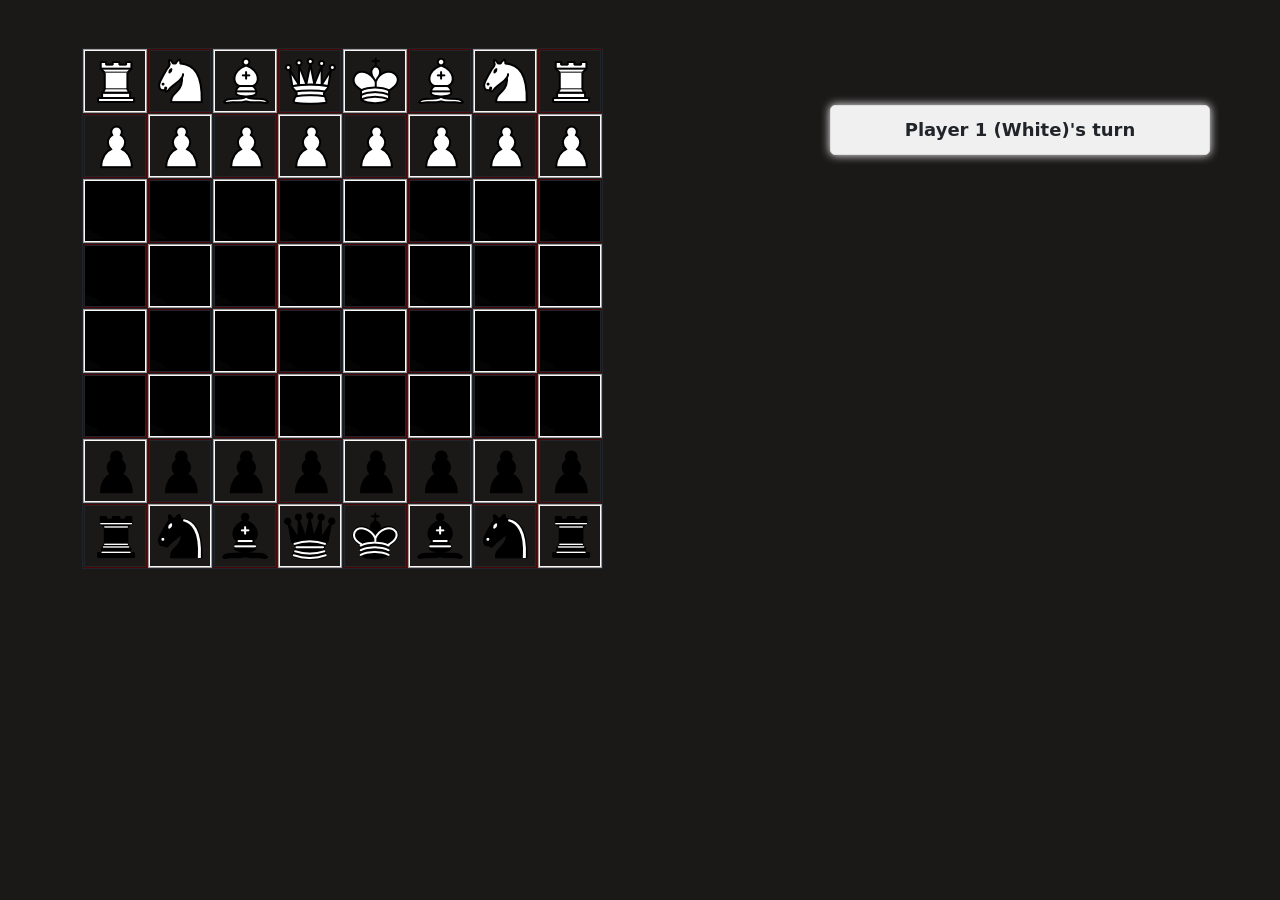
==== index.html @ 2ce6b08f "file chaange" ====
<!DOCTYPE html>
<html lang="en">
  <head>
    <meta charset="utf-8" />
    <meta name="viewport" content="width=device-width, initial-scale=1" />
    <title>Bootstrap demo</title>
    <link
      href="https://cdn.jsdelivr.net/npm/bootstrap@5.3.3/dist/css/bootstrap.min.css"
      rel="stylesheet"
      integrity="sha384-QWTKZyjpPEjISv5WaRU9OFeRpok6YctnYmDr5pNlyT2bRjXh0JMhjY6hW+ALEwIH"
      crossorigin="anonymous"
    />
    <link rel="stylesheet" href="style.css" />
  </head>

  <body>
    <div class="py-5">
        <div class="container text-center">
            <div class="row ">
                <div class="col-md-8 ">
                    <div class="box-to-keep">
                        <table class="chess-board">
                            <tbody>
                                
                                <tr>
                                 
                                  <td class="light">
                                    <button
                                      type="button"
                                      class="btn btn-outline-light btn-fit-td"
                                    >
                                      <img
                                        src="./img/white_sol.png"
                                        class="img-fluid"
                                        alt="..."
                                      />
                                    </button>
                                  </td>
                                  <td class="dark">
                                    <button
                                      type="button"
                                      class="btn btn-outline-dark btn-fit-td"
                                    >
                                    <img
                                    src="./img/white_sol.png"
                                    class="img-fluid"
                                    alt="..."
                                  />
                                    </button>
                                  </td>
                                  <td class="light">
                                    <button
                                      type="button"
                                      class="btn btn-outline-light btn-fit-td"
                                    >
                                    <img
                                    src="./img/white_sol.png"
                                    class="img-fluid"
                                    alt="..."
                                  />
                                    </button>
                                  </td>
                                  <td class="dark">
                                    <button
                                      type="button"
                                      class="btn btn-outline-dark btn-fit-td"
                                    >
                                    <img
                                    src="./img/white_sol.png"
                                    class="img-fluid"
                                    alt="..."
                                  />
                                    </button>
                                  </td>
                                  <td class="light">
                                    <button
                                      type="button"
                                      class="btn btn-outline-light btn-fit-td"
                                    >
                                    <img
                                    src="./img/white_sol.png"
                                    class="img-fluid"
                                    alt="..."
                                  /></button>
                                  </td>
                                  <td class="dark">
                                    <button
                                      type="button"
                                      class="btn btn-outline-dark btn-fit-td"
                                    >
                                    <img
                                    src="./img/white_sol.png"
                                    class="img-fluid"
                                    alt="..."
                                  /></button>
                                  </td>
                                  <td class="light">
                                    <button
                                      type="button"
                                      class="btn btn-outline-light btn-fit-td"
                                    >
                                    <img
                                    src="./img/white_sol.png"
                                    class="img-fluid"
                                    alt="..."
                                  /></button>
                                  </td>
                                  <td class="dark">
                                    <button
                                      type="button"
                                      class="btn btn-outline-dark btn-fit-td"
                                    >
                                    <img
                                    src="./img/white_sol.png"
                                    class="img-fluid"
                                    alt="..."
                                  /></button>
                                  </td>
                                </tr>
                                <tr>
                                 
                                  <td class="dark">
                                    <button
                                      type="button"
                                      class="btn btn-outline-dark btn-fit-td"
                                    >
                                    <img
                                    src="./img/white_sol.png"
                                    class="img-fluid"
                                    alt="..."
                                  /></button>
                                  </td>
                                  <td class="light">
                                    <button
                                      type="button"
                                      class="btn btn-outline-light btn-fit-td"
                                    >
                                    <img
                                    src="./img/white_sol.png"
                                    class="img-fluid"
                                    alt="..."
                                  /></button>
                                  </td>
                                  <td class="dark">
                                    <button
                                      type="button"
                                      class="btn btn-outline-dark btn-fit-td"
                                    >
                                    <img
                                    src="./img/white_sol.png"
                                    class="img-fluid"
                                    alt="..."
                                  /></button>
                                  </td>
                                  <td class="light">
                                    <button
                                      type="button"
                                      class="btn btn-outline-light btn-fit-td"
                                    >
                                    <img
                                    src="./img/white_sol.png"
                                    class="img-fluid"
                                    alt="..."
                                  /></button>
                                  </td>
                                  <td class="dark">
                                    <button
                                      type="button"
                                      class="btn btn-outline-dark btn-fit-td"
                                    >
                                    <img
                                    src="./img/white_sol.png"
                                    class="img-fluid"
                                    alt="..."
                                  /></button>
                                  </td>
                                  <td class="light">
                                    <button
                                      type="button"
                                      class="btn btn-outline-light btn-fit-td"
                                    ><img
                                    src="./img/white_sol.png"
                                    class="img-fluid"
                                    alt="..."
                                  /></button>
                                  </td>
                                  <td class="dark">
                                    <button
                                      type="button"
                                      class="btn btn-outline-dark btn-fit-td"
                                    ><img
                                    src="./img/white_sol.png"
                                    class="img-fluid"
                                    alt="..."
                                  /></button>
                                  </td>
                                  <td class="light">
                                    <button
                                      type="button"
                                      class="btn btn-outline-light btn-fit-td"
                                    ><img
                                    src="./img/white_sol.png"
                                    class="img-fluid"
                                    alt="..."
                                  /></button>
                                  </td>
                                </tr>
                                <tr>
                                 
                                  <td class="light">
                                    <button
                                      type="button"
                                      class="btn btn-outline-light btn-fit-td"
                                    ></button>
                                  </td>
                                  <td class="dark">
                                    <button
                                      type="button"
                                      class="btn btn-outline-dark btn-fit-td"
                                    ></button>
                                  </td>
                                  <td class="light">
                                    <button
                                      type="button"
                                      class="btn btn-outline-light btn-fit-td"
                                    ></button>
                                  </td>
                                  <td class="dark">
                                    <button
                                      type="button"
                                      class="btn btn-outline-dark btn-fit-td"
                                    ></button>
                                  </td>
                                  <td class="light">
                                    <button
                                      type="button"
                                      class="btn btn-outline-light btn-fit-td"
                                    ></button>
                                  </td>
                                  <td class="dark">
                                    <button
                                      type="button"
                                      class="btn btn-outline-dark btn-fit-td"
                                    ></button>
                                  </td>
                                  <td class="light">
                                    <button
                                      type="button"
                                      class="btn btn-outline-light btn-fit-td"
                                    ></button>
                                  </td>
                                  <td class="dark">
                                    <button
                                      type="button"
                                      class="btn btn-outline-dark btn-fit-td"
                                    ></button>
                                  </td>
                                </tr>
                                <tr>
                                 
                                  <td class="dark">
                                    <button
                                      type="button"
                                      class="btn btn-outline-dark btn-fit-td"
                                    ></button>
                                  </td>
                                  <td class="light">
                                    <button
                                      type="button"
                                      class="btn btn-outline-light btn-fit-td"
                                    ></button>
                                  </td>
                                  <td class="dark">
                                    <button
                                      type="button"
                                      class="btn btn-outline-dark btn-fit-td"
                                    ></button>
                                  </td>
                                  <td class="light">
                                    <button
                                      type="button"
                                      class="btn btn-outline-light btn-fit-td"
                                    ></button>
                                  </td>
                                  <td class="dark">
                                    <button
                                      type="button"
                                      class="btn btn-outline-dark btn-fit-td"
                                    ></button>
                                  </td>
                                  <td class="light">
                                    <button
                                      type="button"
                                      class="btn btn-outline-light btn-fit-td"
                                    ></button>
                                  </td>
                                  <td class="dark">
                                    <button
                                      type="button"
                                      class="btn btn-outline-dark btn-fit-td"
                                    ></button>
                                  </td>
                                  <td class="light">
                                    <button
                                      type="button"
                                      class="btn btn-outline-light btn-fit-td"
                                    ></button>
                                  </td>
                                </tr>
                                <tr>
                                 
                                  <td class="light">
                                    <button
                                      type="button"
                                      class="btn btn-outline-light btn-fit-td"
                                    ></button>
                                  </td>
                                  <td class="dark">
                                    <button
                                      type="button"
                                      class="btn btn-outline-dark btn-fit-td"
                                    ></button>
                                  </td>
                                  <td class="light">
                                    <button
                                      type="button"
                                      class="btn btn-outline-light btn-fit-td"
                                    ></button>
                                  </td>
                                  <td class="dark">
                                    <button
                                      type="button"
                                      class="btn btn-outline-dark btn-fit-td"
                                    ></button>
                                  </td>
                                  <td class="light">
                                    <button
                                      type="button"
                                      class="btn btn-outline-light btn-fit-td"
                                    ></button>
                                  </td>
                                  <td class="dark">
                                    <button
                                      type="button"
                                      class="btn btn-outline-dark btn-fit-td"
                                    ></button>
                                  </td>
                                  <td class="light">
                                    <button
                                      type="button"
                                      class="btn btn-outline-light btn-fit-td"
                                    ></button>
                                  </td>
                                  <td class="dark">
                                    <button
                                      type="button"
                                      class="btn btn-outline-dark btn-fit-td"
                                    ></button>
                                  </td>
                                </tr>
                                <tr>
                                 
                                  <td class="dark">
                                    <button
                                      type="button"
                                      class="btn btn-outline-dark btn-fit-td"
                                    ></button>
                                  </td>
                                  <td class="light">
                                    <button
                                      type="button"
                                      class="btn btn-outline-light btn-fit-td"
                                    ></button>
                                  </td>
                                  <td class="dark">
                                    <button
                                      type="button"
                                      class="btn btn-outline-dark btn-fit-td"
                                    ></button>
                                  </td>
                                  <td class="light">
                                    <button
                                      type="button"
                                      class="btn btn-outline-light btn-fit-td"
                                    ></button>
                                  </td>
                                  <td class="dark">
                                    <button
                                      type="button"
                                      class="btn btn-outline-dark btn-fit-td"
                                    >
                                    </button>
                                  </td>
                                  <td class="light">
                                    <button
                                      type="button"
                                      class="btn btn-outline-light btn-fit-td"
                                    >
                                    </button>
                                  </td>
                                  <td class="dark">
                                    <button
                                      type="button"
                                      class="btn btn-outline-dark btn-fit-td"
                                    >
                                    </button>
                                  </td>
                                  <td class="light">
                                    <button
                                      type="button"
                                      class="btn btn-outline-light btn-fit-td"
                                    ></button>
                                  </td>
                                </tr>
                                <tr>
                                 
                                  <td class="light">
                                    <button
                                      type="button"
                                      class="btn btn-outline-light btn-fit-td"
                                    ><img
                                    src="./img/black_sol.png"
                                    class="img-fluid"
                                    alt="..."
                                  /></button>
                                  </td>
                                  <td class="dark">
                                    <button
                                      type="button"
                                      class="btn btn-outline-dark btn-fit-td"
                                    ><img
                                    src="./img/black_sol.png"
                                    class="img-fluid"
                                    alt="..."
                                  /></button>
                                  </td>
                                  <td class="light">
                                    <button
                                      type="button"
                                      class="btn btn-outline-light btn-fit-td"
                                    ><img
                                    src="./img/black_sol.png"
                                    class="img-fluid"
                                    alt="..."
                                  /></button>
                                  </td>
                                  <td class="dark">
                                    <button
                                      type="button"
                                      class="btn btn-outline-dark btn-fit-td"
                                    ><img
                                    src="./img/black_sol.png"
                                    class="img-fluid"
                                    alt="..."
                                  /></button>
                                  </td>
                                  <td class="light">
                                    <button
                                      type="button"
                                      class="btn btn-outline-light btn-fit-td"
                                    ><img
                                    src="./img/black_sol.png"
                                    class="img-fluid"
                                    alt="..."
                                  /></button>
                                  </td>
                                  <td class="dark">
                                    <button
                                      type="button"
                                      class="btn btn-outline-dark btn-fit-td"
                                    ><img
                                    src="./img/black_sol.png"
                                    class="img-fluid"
                                    alt="..."
                                  /></button>
                                  </td>
                                  <td class="light">
                                    <button
                                      type="button"
                                      class="btn btn-outline-light btn-fit-td"
                                    ><img
                                    src="./img/black_sol.png"
                                    class="img-fluid"
                                    alt="..."
                                  /></button>
                                  </td>
                                  <td class="dark">
                                    <button
                                      type="button"
                                      class="btn btn-outline-dark btn-fit-td"
                                    ><img
                                    src="./img/black_sol.png"
                                    class="img-fluid"
                                    alt="..."
                                  /></button>
                                  </td>
                                </tr>
                                <tr>
                                  
                                  <td class="dark">
                                    <button
                                      type="button"
                                      class="btn btn-outline-dark btn-fit-td"
                                    ><img
                                    src="./img/black_sol.png"
                                    class="img-fluid"
                                    alt="..."
                                  /></button>
                                  </td>
                                  <td class="light">
                                    <button
                                      type="button"
                                      class="btn btn-outline-light btn-fit-td"
                                    ><img
                                    src="./img/black_sol.png"
                                    class="img-fluid"
                                    alt="..."
                                  /></button>
                                  </td>
                                  <td class="dark">
                                    <button
                                      type="button"
                                      class="btn btn-outline-dark btn-fit-td"
                                    ><img
                                    src="./img/black_sol.png"
                                    class="img-fluid"
                                    alt="..."
                                  /></button>
                                  </td>
                                  <td class="light">
                                    <button
                                      type="button"
                                      class="btn btn-outline-light btn-fit-td"
                                    ><img
                                    src="./img/black_sol.png"
                                    class="img-fluid"
                                    alt="..."
                                  /></button>
                                  </td>
                                  <td class="dark">
                                    <button
                                      type="button"
                                      class="btn btn-outline-dark btn-fit-td"
                                    ><img
                                    src="./img/black_sol.png"
                                    class="img-fluid"
                                    alt="..."
                                  /></button>
                                  </td>
                                  <td class="light">
                                    <button
                                      type="button"
                                      class="btn btn-outline-light btn-fit-td"
                                    ><img
                                    src="./img/black_sol.png"
                                    class="img-fluid"
                                    alt="..."
                                  /></button>
                                  </td>
                                  <td class="dark">
                                    <button
                                      type="button"
                                      class="btn btn-outline-dark btn-fit-td"
                                    ><img
                                    src="./img/black_sol.png"
                                    class="img-fluid"
                                    alt="..."
                                  /></button>
                                  </td>
                                  <td class="light">
                                    <button
                                      type="button"
                                      class="btn btn-outline-light btn-fit-td"
                                    >
                                    <img
                                    src="./img/black_sol.png"
                                    class="img-fluid"
                                    alt="..."
                                  /></button>
                                  </td>
                                </tr>
                              </tbody>
                        </table>
                    </div>
                </div>
                <div class="col-md-4 move-status " id="move-status"> 3 of 1</div>
            </div>
        </div>
      

    </div>


    <script
      src="https://cdn.jsdelivr.net/npm/bootstrap@5.3.3/dist/js/bootstrap.bundle.min.js"
      integrity="sha384-YvpcrYf0tY3lHB60NNkmXc5s9fDVZLESaAA55NDzOxhy9GkcIdslK1eN7N6jIeHz"
      crossorigin="anonymous"
    ></script>
    <script src="code.js" type="application/javascript"></script>
  </body>
</html>
---- style.css ----
*{
    background-color: #1b1818;
}
.chess-board {
    border-spacing: 0;
    width: 100%; /* Make the chess board take up the full width of its parent */
    max-width: 400px;
    border-collapse: collapse;
    
}


.chess-board th {
    text-align: center; /* Centers the text within the table cells */
    vertical-align: middle;
    padding: .5em;
}

.chess-board td {
    border: 1px solid;
    width: calc(4em); /* Reduce the width by 20% */
    height: calc(4em);
    text-align: center; /* Centers the text within the table cells */
    vertical-align: middle;
}

.chess-board .light {
    background: #a49b9b;
}

.chess-board .dark {
    background: #4b0505;
}
.opacity-50 {
    opacity: 0.2;
  }
/* Custom button styles */
.btn-fit-td {
    width: 100%;  /* Make the button take up the full width of the cell */
    height: 100%; /* Make the button take up the full height of the cell */
    padding: 0;   /* Remove padding */
    margin: 0;    /* Remove margin */
    border-radius: 0; /* Optional: Remove border radius */
}

.move-status {
    /* Add some basic styling to the element */
    background-color: #f0f0f0; /* Light gray background */
    margin-top: 5%;
    padding: 10px; /* Add some padding */
    border: 1px solid #ddd; /* Add a light gray border */
    border-radius: 5px; /* Add a slight rounded corner */
    font-size: 18px; /* Increase the font size */
    font-weight: bold; /* Make the text bold */
    text-align: center; /* Center the text horizontally */
    max-height: 50px; /* Add a fixed height to the element */
  overflow: hidden;
  box-shadow: 0 0 10px rgb(255, 255, 255);
  transform: translateY(0);
  

  transition: transform 0.3s ease-in-out;
  }
  .move-status:hover {
    /* Add a hover effect with a slight translation */
    transform: scale(1.05);
    box-shadow: 0 0 10px rgb(255, 255, 255);
  }
  
  



@media screen and (max-width : 500px) {
    .chess-board td {
        /* Further reduce the width and height of the table cells on smaller screens */
        width: calc(4em * 0.6); /* Reduce the width by 40% */
        height: calc(4em * 0.6); /* Reduce the height by 40% */
      }
      .move-status{
        margin-left: 5%;
      }
    
    
}
@media screen and (max-width : 450px) {
    
    .move-status{
      margin-left: 10%;
    }
  
  
}
@media screen and (max-width : 400px) {
    
      .move-status{
        margin-left: 18%;
      }
    
    
}
@media screen and (max-width: 300px) {
    .chess-board td {
       /* Further reduce the width and height of the table cells on very small screens */
       width: calc(4em * 0.4); /* Reduce the width by 60% */
       height: calc(4em * 0.4); /* Reduce the height by 60% */
     }
   }
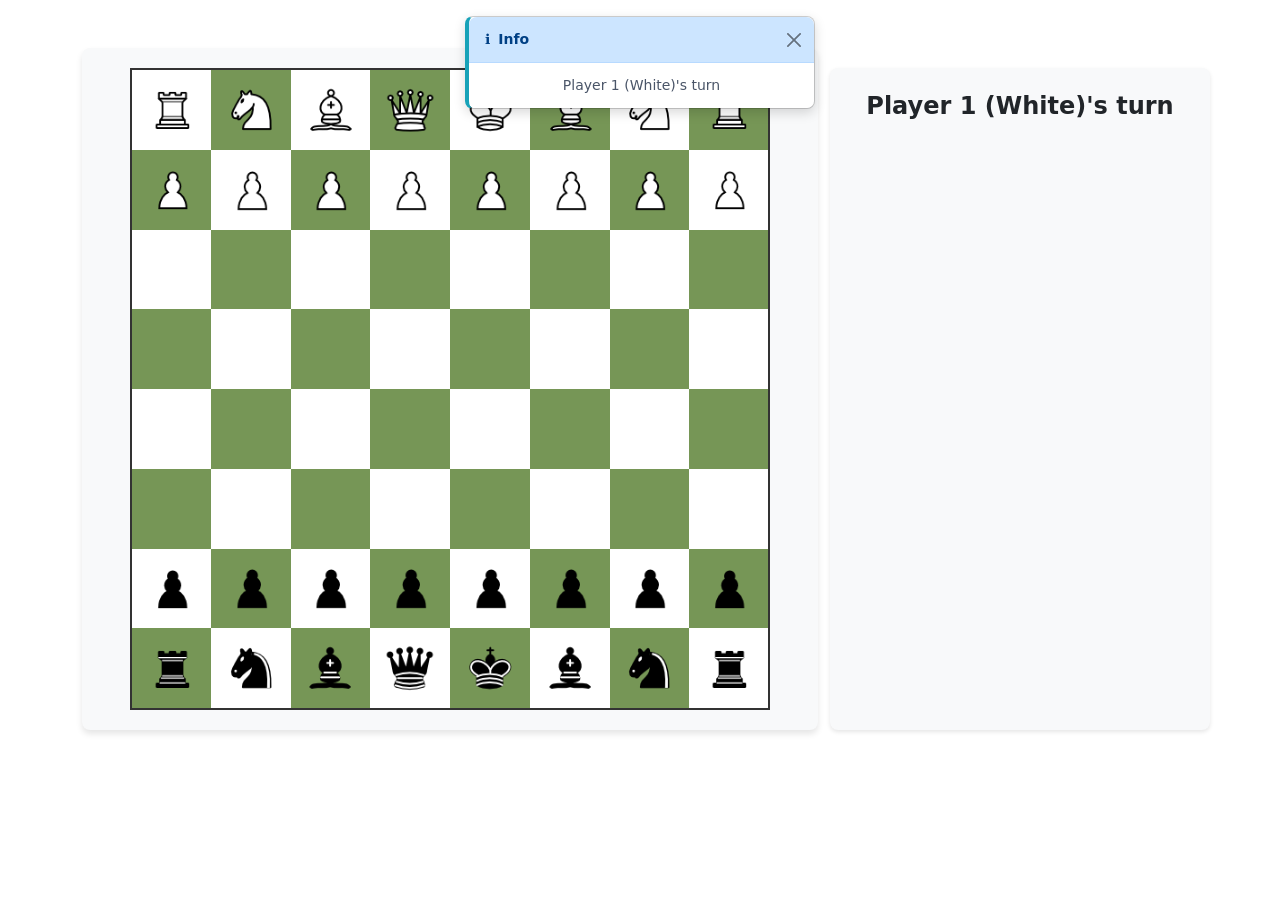
==== commit 0bf55604: "css change" ====
--- a/index.html
+++ b/index.html
@@ -15,581 +15,634 @@
 
   <body>
     <div class="py-5">
-        <div class="container text-center">
-            <div class="row ">
-                <div class="col-md-8 ">
-                    <div class="box-to-keep">
-                        <table class="chess-board">
-                            <tbody>
-                                
-                                <tr>
-                                 
-                                  <td class="light">
-                                    <button
-                                      type="button"
-                                      class="btn btn-outline-light btn-fit-td"
-                                    >
-                                      <img
-                                        src="./img/white_sol.png"
-                                        class="img-fluid"
-                                        alt="..."
-                                      />
-                                    </button>
-                                  </td>
-                                  <td class="dark">
-                                    <button
-                                      type="button"
-                                      class="btn btn-outline-dark btn-fit-td"
-                                    >
-                                    <img
-                                    src="./img/white_sol.png"
-                                    class="img-fluid"
-                                    alt="..."
-                                  />
-                                    </button>
-                                  </td>
-                                  <td class="light">
-                                    <button
-                                      type="button"
-                                      class="btn btn-outline-light btn-fit-td"
-                                    >
-                                    <img
-                                    src="./img/white_sol.png"
-                                    class="img-fluid"
-                                    alt="..."
-                                  />
-                                    </button>
-                                  </td>
-                                  <td class="dark">
-                                    <button
-                                      type="button"
-                                      class="btn btn-outline-dark btn-fit-td"
-                                    >
-                                    <img
-                                    src="./img/white_sol.png"
-                                    class="img-fluid"
-                                    alt="..."
-                                  />
-                                    </button>
-                                  </td>
-                                  <td class="light">
-                                    <button
-                                      type="button"
-                                      class="btn btn-outline-light btn-fit-td"
-                                    >
-                                    <img
-                                    src="./img/white_sol.png"
-                                    class="img-fluid"
-                                    alt="..."
-                                  /></button>
-                                  </td>
-                                  <td class="dark">
-                                    <button
-                                      type="button"
-                                      class="btn btn-outline-dark btn-fit-td"
-                                    >
-                                    <img
-                                    src="./img/white_sol.png"
-                                    class="img-fluid"
-                                    alt="..."
-                                  /></button>
-                                  </td>
-                                  <td class="light">
-                                    <button
-                                      type="button"
-                                      class="btn btn-outline-light btn-fit-td"
-                                    >
-                                    <img
-                                    src="./img/white_sol.png"
-                                    class="img-fluid"
-                                    alt="..."
-                                  /></button>
-                                  </td>
-                                  <td class="dark">
-                                    <button
-                                      type="button"
-                                      class="btn btn-outline-dark btn-fit-td"
-                                    >
-                                    <img
-                                    src="./img/white_sol.png"
-                                    class="img-fluid"
-                                    alt="..."
-                                  /></button>
-                                  </td>
-                                </tr>
-                                <tr>
-                                 
-                                  <td class="dark">
-                                    <button
-                                      type="button"
-                                      class="btn btn-outline-dark btn-fit-td"
-                                    >
-                                    <img
-                                    src="./img/white_sol.png"
-                                    class="img-fluid"
-                                    alt="..."
-                                  /></button>
-                                  </td>
-                                  <td class="light">
-                                    <button
-                                      type="button"
-                                      class="btn btn-outline-light btn-fit-td"
-                                    >
-                                    <img
-                                    src="./img/white_sol.png"
-                                    class="img-fluid"
-                                    alt="..."
-                                  /></button>
-                                  </td>
-                                  <td class="dark">
-                                    <button
-                                      type="button"
-                                      class="btn btn-outline-dark btn-fit-td"
-                                    >
-                                    <img
-                                    src="./img/white_sol.png"
-                                    class="img-fluid"
-                                    alt="..."
-                                  /></button>
-                                  </td>
-                                  <td class="light">
-                                    <button
-                                      type="button"
-                                      class="btn btn-outline-light btn-fit-td"
-                                    >
-                                    <img
-                                    src="./img/white_sol.png"
-                                    class="img-fluid"
-                                    alt="..."
-                                  /></button>
-                                  </td>
-                                  <td class="dark">
-                                    <button
-                                      type="button"
-                                      class="btn btn-outline-dark btn-fit-td"
-                                    >
-                                    <img
-                                    src="./img/white_sol.png"
-                                    class="img-fluid"
-                                    alt="..."
-                                  /></button>
-                                  </td>
-                                  <td class="light">
-                                    <button
-                                      type="button"
-                                      class="btn btn-outline-light btn-fit-td"
-                                    ><img
-                                    src="./img/white_sol.png"
-                                    class="img-fluid"
-                                    alt="..."
-                                  /></button>
-                                  </td>
-                                  <td class="dark">
-                                    <button
-                                      type="button"
-                                      class="btn btn-outline-dark btn-fit-td"
-                                    ><img
-                                    src="./img/white_sol.png"
-                                    class="img-fluid"
-                                    alt="..."
-                                  /></button>
-                                  </td>
-                                  <td class="light">
-                                    <button
-                                      type="button"
-                                      class="btn btn-outline-light btn-fit-td"
-                                    ><img
-                                    src="./img/white_sol.png"
-                                    class="img-fluid"
-                                    alt="..."
-                                  /></button>
-                                  </td>
-                                </tr>
-                                <tr>
-                                 
-                                  <td class="light">
-                                    <button
-                                      type="button"
-                                      class="btn btn-outline-light btn-fit-td"
-                                    ></button>
-                                  </td>
-                                  <td class="dark">
-                                    <button
-                                      type="button"
-                                      class="btn btn-outline-dark btn-fit-td"
-                                    ></button>
-                                  </td>
-                                  <td class="light">
-                                    <button
-                                      type="button"
-                                      class="btn btn-outline-light btn-fit-td"
-                                    ></button>
-                                  </td>
-                                  <td class="dark">
-                                    <button
-                                      type="button"
-                                      class="btn btn-outline-dark btn-fit-td"
-                                    ></button>
-                                  </td>
-                                  <td class="light">
-                                    <button
-                                      type="button"
-                                      class="btn btn-outline-light btn-fit-td"
-                                    ></button>
-                                  </td>
-                                  <td class="dark">
-                                    <button
-                                      type="button"
-                                      class="btn btn-outline-dark btn-fit-td"
-                                    ></button>
-                                  </td>
-                                  <td class="light">
-                                    <button
-                                      type="button"
-                                      class="btn btn-outline-light btn-fit-td"
-                                    ></button>
-                                  </td>
-                                  <td class="dark">
-                                    <button
-                                      type="button"
-                                      class="btn btn-outline-dark btn-fit-td"
-                                    ></button>
-                                  </td>
-                                </tr>
-                                <tr>
-                                 
-                                  <td class="dark">
-                                    <button
-                                      type="button"
-                                      class="btn btn-outline-dark btn-fit-td"
-                                    ></button>
-                                  </td>
-                                  <td class="light">
-                                    <button
-                                      type="button"
-                                      class="btn btn-outline-light btn-fit-td"
-                                    ></button>
-                                  </td>
-                                  <td class="dark">
-                                    <button
-                                      type="button"
-                                      class="btn btn-outline-dark btn-fit-td"
-                                    ></button>
-                                  </td>
-                                  <td class="light">
-                                    <button
-                                      type="button"
-                                      class="btn btn-outline-light btn-fit-td"
-                                    ></button>
-                                  </td>
-                                  <td class="dark">
-                                    <button
-                                      type="button"
-                                      class="btn btn-outline-dark btn-fit-td"
-                                    ></button>
-                                  </td>
-                                  <td class="light">
-                                    <button
-                                      type="button"
-                                      class="btn btn-outline-light btn-fit-td"
-                                    ></button>
-                                  </td>
-                                  <td class="dark">
-                                    <button
-                                      type="button"
-                                      class="btn btn-outline-dark btn-fit-td"
-                                    ></button>
-                                  </td>
-                                  <td class="light">
-                                    <button
-                                      type="button"
-                                      class="btn btn-outline-light btn-fit-td"
-                                    ></button>
-                                  </td>
-                                </tr>
-                                <tr>
-                                 
-                                  <td class="light">
-                                    <button
-                                      type="button"
-                                      class="btn btn-outline-light btn-fit-td"
-                                    ></button>
-                                  </td>
-                                  <td class="dark">
-                                    <button
-                                      type="button"
-                                      class="btn btn-outline-dark btn-fit-td"
-                                    ></button>
-                                  </td>
-                                  <td class="light">
-                                    <button
-                                      type="button"
-                                      class="btn btn-outline-light btn-fit-td"
-                                    ></button>
-                                  </td>
-                                  <td class="dark">
-                                    <button
-                                      type="button"
-                                      class="btn btn-outline-dark btn-fit-td"
-                                    ></button>
-                                  </td>
-                                  <td class="light">
-                                    <button
-                                      type="button"
-                                      class="btn btn-outline-light btn-fit-td"
-                                    ></button>
-                                  </td>
-                                  <td class="dark">
-                                    <button
-                                      type="button"
-                                      class="btn btn-outline-dark btn-fit-td"
-                                    ></button>
-                                  </td>
-                                  <td class="light">
-                                    <button
-                                      type="button"
-                                      class="btn btn-outline-light btn-fit-td"
-                                    ></button>
-                                  </td>
-                                  <td class="dark">
-                                    <button
-                                      type="button"
-                                      class="btn btn-outline-dark btn-fit-td"
-                                    ></button>
-                                  </td>
-                                </tr>
-                                <tr>
-                                 
-                                  <td class="dark">
-                                    <button
-                                      type="button"
-                                      class="btn btn-outline-dark btn-fit-td"
-                                    ></button>
-                                  </td>
-                                  <td class="light">
-                                    <button
-                                      type="button"
-                                      class="btn btn-outline-light btn-fit-td"
-                                    ></button>
-                                  </td>
-                                  <td class="dark">
-                                    <button
-                                      type="button"
-                                      class="btn btn-outline-dark btn-fit-td"
-                                    ></button>
-                                  </td>
-                                  <td class="light">
-                                    <button
-                                      type="button"
-                                      class="btn btn-outline-light btn-fit-td"
-                                    ></button>
-                                  </td>
-                                  <td class="dark">
-                                    <button
-                                      type="button"
-                                      class="btn btn-outline-dark btn-fit-td"
-                                    >
-                                    </button>
-                                  </td>
-                                  <td class="light">
-                                    <button
-                                      type="button"
-                                      class="btn btn-outline-light btn-fit-td"
-                                    >
-                                    </button>
-                                  </td>
-                                  <td class="dark">
-                                    <button
-                                      type="button"
-                                      class="btn btn-outline-dark btn-fit-td"
-                                    >
-                                    </button>
-                                  </td>
-                                  <td class="light">
-                                    <button
-                                      type="button"
-                                      class="btn btn-outline-light btn-fit-td"
-                                    ></button>
-                                  </td>
-                                </tr>
-                                <tr>
-                                 
-                                  <td class="light">
-                                    <button
-                                      type="button"
-                                      class="btn btn-outline-light btn-fit-td"
-                                    ><img
-                                    src="./img/black_sol.png"
-                                    class="img-fluid"
-                                    alt="..."
-                                  /></button>
-                                  </td>
-                                  <td class="dark">
-                                    <button
-                                      type="button"
-                                      class="btn btn-outline-dark btn-fit-td"
-                                    ><img
-                                    src="./img/black_sol.png"
-                                    class="img-fluid"
-                                    alt="..."
-                                  /></button>
-                                  </td>
-                                  <td class="light">
-                                    <button
-                                      type="button"
-                                      class="btn btn-outline-light btn-fit-td"
-                                    ><img
-                                    src="./img/black_sol.png"
-                                    class="img-fluid"
-                                    alt="..."
-                                  /></button>
-                                  </td>
-                                  <td class="dark">
-                                    <button
-                                      type="button"
-                                      class="btn btn-outline-dark btn-fit-td"
-                                    ><img
-                                    src="./img/black_sol.png"
-                                    class="img-fluid"
-                                    alt="..."
-                                  /></button>
-                                  </td>
-                                  <td class="light">
-                                    <button
-                                      type="button"
-                                      class="btn btn-outline-light btn-fit-td"
-                                    ><img
-                                    src="./img/black_sol.png"
-                                    class="img-fluid"
-                                    alt="..."
-                                  /></button>
-                                  </td>
-                                  <td class="dark">
-                                    <button
-                                      type="button"
-                                      class="btn btn-outline-dark btn-fit-td"
-                                    ><img
-                                    src="./img/black_sol.png"
-                                    class="img-fluid"
-                                    alt="..."
-                                  /></button>
-                                  </td>
-                                  <td class="light">
-                                    <button
-                                      type="button"
-                                      class="btn btn-outline-light btn-fit-td"
-                                    ><img
-                                    src="./img/black_sol.png"
-                                    class="img-fluid"
-                                    alt="..."
-                                  /></button>
-                                  </td>
-                                  <td class="dark">
-                                    <button
-                                      type="button"
-                                      class="btn btn-outline-dark btn-fit-td"
-                                    ><img
-                                    src="./img/black_sol.png"
-                                    class="img-fluid"
-                                    alt="..."
-                                  /></button>
-                                  </td>
-                                </tr>
-                                <tr>
-                                  
-                                  <td class="dark">
-                                    <button
-                                      type="button"
-                                      class="btn btn-outline-dark btn-fit-td"
-                                    ><img
-                                    src="./img/black_sol.png"
-                                    class="img-fluid"
-                                    alt="..."
-                                  /></button>
-                                  </td>
-                                  <td class="light">
-                                    <button
-                                      type="button"
-                                      class="btn btn-outline-light btn-fit-td"
-                                    ><img
-                                    src="./img/black_sol.png"
-                                    class="img-fluid"
-                                    alt="..."
-                                  /></button>
-                                  </td>
-                                  <td class="dark">
-                                    <button
-                                      type="button"
-                                      class="btn btn-outline-dark btn-fit-td"
-                                    ><img
-                                    src="./img/black_sol.png"
-                                    class="img-fluid"
-                                    alt="..."
-                                  /></button>
-                                  </td>
-                                  <td class="light">
-                                    <button
-                                      type="button"
-                                      class="btn btn-outline-light btn-fit-td"
-                                    ><img
-                                    src="./img/black_sol.png"
-                                    class="img-fluid"
-                                    alt="..."
-                                  /></button>
-                                  </td>
-                                  <td class="dark">
-                                    <button
-                                      type="button"
-                                      class="btn btn-outline-dark btn-fit-td"
-                                    ><img
-                                    src="./img/black_sol.png"
-                                    class="img-fluid"
-                                    alt="..."
-                                  /></button>
-                                  </td>
-                                  <td class="light">
-                                    <button
-                                      type="button"
-                                      class="btn btn-outline-light btn-fit-td"
-                                    ><img
-                                    src="./img/black_sol.png"
-                                    class="img-fluid"
-                                    alt="..."
-                                  /></button>
-                                  </td>
-                                  <td class="dark">
-                                    <button
-                                      type="button"
-                                      class="btn btn-outline-dark btn-fit-td"
-                                    ><img
-                                    src="./img/black_sol.png"
-                                    class="img-fluid"
-                                    alt="..."
-                                  /></button>
-                                  </td>
-                                  <td class="light">
-                                    <button
-                                      type="button"
-                                      class="btn btn-outline-light btn-fit-td"
-                                    >
-                                    <img
-                                    src="./img/black_sol.png"
-                                    class="img-fluid"
-                                    alt="..."
-                                  /></button>
-                                  </td>
-                                </tr>
-                              </tbody>
-                        </table>
-                    </div>
-                </div>
-                <div class="col-md-4 move-status " id="move-status"> 3 of 1</div>
+      <div class="container text-center">
+        <div class="row">
+          <!-- Add this HTML right after your chess board container -->
+          <div class="toast-container position-fixed bottom-0 end-0 p-3">
+            <div
+              id="gameToast"
+              class="toast"
+              role="alert"
+              aria-live="assertive"
+              aria-atomic="true"
+            >
+              <div class="toast-header">
+                <div class="rounded me-2" id="toastIcon">🎮</div>
+                <strong class="me-auto" id="toastTitle">Chess Game</strong>
+                <button
+                  type="button"
+                  class="btn-close"
+                  data-bs-dismiss="toast"
+                  aria-label="Close"
+                ></button>
+              </div>
+              <div class="toast-body" id="toastMessage"></div>
             </div>
+          </div>
+          <div class="col-md-8">
+            <div class="box-to-keep">
+              <table class="chess-board">
+                <tbody>
+                  <tr>
+                    <td class="light">
+                      <button
+                        type="button"
+                        class="btn btn-outline-light btn-fit-td"
+                      >
+                        <img
+                          src="./img/white_sol.png"
+                          class="img-fluid"
+                          alt="..."
+                        />
+                      </button>
+                    </td>
+                    <td class="dark">
+                      <button
+                        type="button"
+                        class="btn btn-outline-dark btn-fit-td"
+                      >
+                        <img
+                          src="./img/white_sol.png"
+                          class="img-fluid"
+                          alt="..."
+                        />
+                      </button>
+                    </td>
+                    <td class="light">
+                      <button
+                        type="button"
+                        class="btn btn-outline-light btn-fit-td"
+                      >
+                        <img
+                          src="./img/white_sol.png"
+                          class="img-fluid"
+                          alt="..."
+                        />
+                      </button>
+                    </td>
+                    <td class="dark">
+                      <button
+                        type="button"
+                        class="btn btn-outline-dark btn-fit-td"
+                      >
+                        <img
+                          src="./img/white_sol.png"
+                          class="img-fluid"
+                          alt="..."
+                        />
+                      </button>
+                    </td>
+                    <td class="light">
+                      <button
+                        type="button"
+                        class="btn btn-outline-light btn-fit-td"
+                      >
+                        <img
+                          src="./img/white_sol.png"
+                          class="img-fluid"
+                          alt="..."
+                        />
+                      </button>
+                    </td>
+                    <td class="dark">
+                      <button
+                        type="button"
+                        class="btn btn-outline-dark btn-fit-td"
+                      >
+                        <img
+                          src="./img/white_sol.png"
+                          class="img-fluid"
+                          alt="..."
+                        />
+                      </button>
+                    </td>
+                    <td class="light">
+                      <button
+                        type="button"
+                        class="btn btn-outline-light btn-fit-td"
+                      >
+                        <img
+                          src="./img/white_sol.png"
+                          class="img-fluid"
+                          alt="..."
+                        />
+                      </button>
+                    </td>
+                    <td class="dark">
+                      <button
+                        type="button"
+                        class="btn btn-outline-dark btn-fit-td"
+                      >
+                        <img
+                          src="./img/white_sol.png"
+                          class="img-fluid"
+                          alt="..."
+                        />
+                      </button>
+                    </td>
+                  </tr>
+                  <tr>
+                    <td class="dark">
+                      <button
+                        type="button"
+                        class="btn btn-outline-dark btn-fit-td"
+                      >
+                        <img
+                          src="./img/white_sol.png"
+                          class="img-fluid"
+                          alt="..."
+                        />
+                      </button>
+                    </td>
+                    <td class="light">
+                      <button
+                        type="button"
+                        class="btn btn-outline-light btn-fit-td"
+                      >
+                        <img
+                          src="./img/white_sol.png"
+                          class="img-fluid"
+                          alt="..."
+                        />
+                      </button>
+                    </td>
+                    <td class="dark">
+                      <button
+                        type="button"
+                        class="btn btn-outline-dark btn-fit-td"
+                      >
+                        <img
+                          src="./img/white_sol.png"
+                          class="img-fluid"
+                          alt="..."
+                        />
+                      </button>
+                    </td>
+                    <td class="light">
+                      <button
+                        type="button"
+                        class="btn btn-outline-light btn-fit-td"
+                      >
+                        <img
+                          src="./img/white_sol.png"
+                          class="img-fluid"
+                          alt="..."
+                        />
+                      </button>
+                    </td>
+                    <td class="dark">
+                      <button
+                        type="button"
+                        class="btn btn-outline-dark btn-fit-td"
+                      >
+                        <img
+                          src="./img/white_sol.png"
+                          class="img-fluid"
+                          alt="..."
+                        />
+                      </button>
+                    </td>
+                    <td class="light">
+                      <button
+                        type="button"
+                        class="btn btn-outline-light btn-fit-td"
+                      >
+                        <img
+                          src="./img/white_sol.png"
+                          class="img-fluid"
+                          alt="..."
+                        />
+                      </button>
+                    </td>
+                    <td class="dark">
+                      <button
+                        type="button"
+                        class="btn btn-outline-dark btn-fit-td"
+                      >
+                        <img
+                          src="./img/white_sol.png"
+                          class="img-fluid"
+                          alt="..."
+                        />
+                      </button>
+                    </td>
+                    <td class="light">
+                      <button
+                        type="button"
+                        class="btn btn-outline-light btn-fit-td"
+                      >
+                        <img
+                          src="./img/white_sol.png"
+                          class="img-fluid"
+                          alt="..."
+                        />
+                      </button>
+                    </td>
+                  </tr>
+                  <tr>
+                    <td class="light">
+                      <button
+                        type="button"
+                        class="btn btn-outline-light btn-fit-td"
+                      ></button>
+                    </td>
+                    <td class="dark">
+                      <button
+                        type="button"
+                        class="btn btn-outline-dark btn-fit-td"
+                      ></button>
+                    </td>
+                    <td class="light">
+                      <button
+                        type="button"
+                        class="btn btn-outline-light btn-fit-td"
+                      ></button>
+                    </td>
+                    <td class="dark">
+                      <button
+                        type="button"
+                        class="btn btn-outline-dark btn-fit-td"
+                      ></button>
+                    </td>
+                    <td class="light">
+                      <button
+                        type="button"
+                        class="btn btn-outline-light btn-fit-td"
+                      ></button>
+                    </td>
+                    <td class="dark">
+                      <button
+                        type="button"
+                        class="btn btn-outline-dark btn-fit-td"
+                      ></button>
+                    </td>
+                    <td class="light">
+                      <button
+                        type="button"
+                        class="btn btn-outline-light btn-fit-td"
+                      ></button>
+                    </td>
+                    <td class="dark">
+                      <button
+                        type="button"
+                        class="btn btn-outline-dark btn-fit-td"
+                      ></button>
+                    </td>
+                  </tr>
+                  <tr>
+                    <td class="dark">
+                      <button
+                        type="button"
+                        class="btn btn-outline-dark btn-fit-td"
+                      ></button>
+                    </td>
+                    <td class="light">
+                      <button
+                        type="button"
+                        class="btn btn-outline-light btn-fit-td"
+                      ></button>
+                    </td>
+                    <td class="dark">
+                      <button
+                        type="button"
+                        class="btn btn-outline-dark btn-fit-td"
+                      ></button>
+                    </td>
+                    <td class="light">
+                      <button
+                        type="button"
+                        class="btn btn-outline-light btn-fit-td"
+                      ></button>
+                    </td>
+                    <td class="dark">
+                      <button
+                        type="button"
+                        class="btn btn-outline-dark btn-fit-td"
+                      ></button>
+                    </td>
+                    <td class="light">
+                      <button
+                        type="button"
+                        class="btn btn-outline-light btn-fit-td"
+                      ></button>
+                    </td>
+                    <td class="dark">
+                      <button
+                        type="button"
+                        class="btn btn-outline-dark btn-fit-td"
+                      ></button>
+                    </td>
+                    <td class="light">
+                      <button
+                        type="button"
+                        class="btn btn-outline-light btn-fit-td"
+                      ></button>
+                    </td>
+                  </tr>
+                  <tr>
+                    <td class="light">
+                      <button
+                        type="button"
+                        class="btn btn-outline-light btn-fit-td"
+                      ></button>
+                    </td>
+                    <td class="dark">
+                      <button
+                        type="button"
+                        class="btn btn-outline-dark btn-fit-td"
+                      ></button>
+                    </td>
+                    <td class="light">
+                      <button
+                        type="button"
+                        class="btn btn-outline-light btn-fit-td"
+                      ></button>
+                    </td>
+                    <td class="dark">
+                      <button
+                        type="button"
+                        class="btn btn-outline-dark btn-fit-td"
+                      ></button>
+                    </td>
+                    <td class="light">
+                      <button
+                        type="button"
+                        class="btn btn-outline-light btn-fit-td"
+                      ></button>
+                    </td>
+                    <td class="dark">
+                      <button
+                        type="button"
+                        class="btn btn-outline-dark btn-fit-td"
+                      ></button>
+                    </td>
+                    <td class="light">
+                      <button
+                        type="button"
+                        class="btn btn-outline-light btn-fit-td"
+                      ></button>
+                    </td>
+                    <td class="dark">
+                      <button
+                        type="button"
+                        class="btn btn-outline-dark btn-fit-td"
+                      ></button>
+                    </td>
+                  </tr>
+                  <tr>
+                    <td class="dark">
+                      <button
+                        type="button"
+                        class="btn btn-outline-dark btn-fit-td"
+                      ></button>
+                    </td>
+                    <td class="light">
+                      <button
+                        type="button"
+                        class="btn btn-outline-light btn-fit-td"
+                      ></button>
+                    </td>
+                    <td class="dark">
+                      <button
+                        type="button"
+                        class="btn btn-outline-dark btn-fit-td"
+                      ></button>
+                    </td>
+                    <td class="light">
+                      <button
+                        type="button"
+                        class="btn btn-outline-light btn-fit-td"
+                      ></button>
+                    </td>
+                    <td class="dark">
+                      <button
+                        type="button"
+                        class="btn btn-outline-dark btn-fit-td"
+                      ></button>
+                    </td>
+                    <td class="light">
+                      <button
+                        type="button"
+                        class="btn btn-outline-light btn-fit-td"
+                      ></button>
+                    </td>
+                    <td class="dark">
+                      <button
+                        type="button"
+                        class="btn btn-outline-dark btn-fit-td"
+                      ></button>
+                    </td>
+                    <td class="light">
+                      <button
+                        type="button"
+                        class="btn btn-outline-light btn-fit-td"
+                      ></button>
+                    </td>
+                  </tr>
+                  <tr>
+                    <td class="light">
+                      <button
+                        type="button"
+                        class="btn btn-outline-light btn-fit-td"
+                      >
+                        <img
+                          src="./img/black_sol.png"
+                          class="img-fluid"
+                          alt="..."
+                        />
+                      </button>
+                    </td>
+                    <td class="dark">
+                      <button
+                        type="button"
+                        class="btn btn-outline-dark btn-fit-td"
+                      >
+                        <img
+                          src="./img/black_sol.png"
+                          class="img-fluid"
+                          alt="..."
+                        />
+                      </button>
+                    </td>
+                    <td class="light">
+                      <button
+                        type="button"
+                        class="btn btn-outline-light btn-fit-td"
+                      >
+                        <img
+                          src="./img/black_sol.png"
+                          class="img-fluid"
+                          alt="..."
+                        />
+                      </button>
+                    </td>
+                    <td class="dark">
+                      <button
+                        type="button"
+                        class="btn btn-outline-dark btn-fit-td"
+                      >
+                        <img
+                          src="./img/black_sol.png"
+                          class="img-fluid"
+                          alt="..."
+                        />
+                      </button>
+                    </td>
+                    <td class="light">
+                      <button
+                        type="button"
+                        class="btn btn-outline-light btn-fit-td"
+                      >
+                        <img
+                          src="./img/black_sol.png"
+                          class="img-fluid"
+                          alt="..."
+                        />
+                      </button>
+                    </td>
+                    <td class="dark">
+                      <button
+                        type="button"
+                        class="btn btn-outline-dark btn-fit-td"
+                      >
+                        <img
+                          src="./img/black_sol.png"
+                          class="img-fluid"
+                          alt="..."
+                        />
+                      </button>
+                    </td>
+                    <td class="light">
+                      <button
+                        type="button"
+                        class="btn btn-outline-light btn-fit-td"
+                      >
+                        <img
+                          src="./img/black_sol.png"
+                          class="img-fluid"
+                          alt="..."
+                        />
+                      </button>
+                    </td>
+                    <td class="dark">
+                      <button
+                        type="button"
+                        class="btn btn-outline-dark btn-fit-td"
+                      >
+                        <img
+                          src="./img/black_sol.png"
+                          class="img-fluid"
+                          alt="..."
+                        />
+                      </button>
+                    </td>
+                  </tr>
+                  <tr>
+                    <td class="dark">
+                      <button
+                        type="button"
+                        class="btn btn-outline-dark btn-fit-td"
+                      >
+                        <img
+                          src="./img/black_sol.png"
+                          class="img-fluid"
+                          alt="..."
+                        />
+                      </button>
+                    </td>
+                    <td class="light">
+                      <button
+                        type="button"
+                        class="btn btn-outline-light btn-fit-td"
+                      >
+                        <img
+                          src="./img/black_sol.png"
+                          class="img-fluid"
+                          alt="..."
+                        />
+                      </button>
+                    </td>
+                    <td class="dark">
+                      <button
+                        type="button"
+                        class="btn btn-outline-dark btn-fit-td"
+                      >
+                        <img
+                          src="./img/black_sol.png"
+                          class="img-fluid"
+                          alt="..."
+                        />
+                      </button>
+                    </td>
+                    <td class="light">
+                      <button
+                        type="button"
+                        class="btn btn-outline-light btn-fit-td"
+                      >
+                        <img
+                          src="./img/black_sol.png"
+                          class="img-fluid"
+                          alt="..."
+                        />
+                      </button>
+                    </td>
+                    <td class="dark">
+                      <button
+                        type="button"
+                        class="btn btn-outline-dark btn-fit-td"
+                      >
+                        <img
+                          src="./img/black_sol.png"
+                          class="img-fluid"
+                          alt="..."
+                        />
+                      </button>
+                    </td>
+                    <td class="light">
+                      <button
+                        type="button"
+                        class="btn btn-outline-light btn-fit-td"
+                      >
+                        <img
+                          src="./img/black_sol.png"
+                          class="img-fluid"
+                          alt="..."
+                        />
+                      </button>
+                    </td>
+                    <td class="dark">
+                      <button
+                        type="button"
+                        class="btn btn-outline-dark btn-fit-td"
+                      >
+                        <img
+                          src="./img/black_sol.png"
+                          class="img-fluid"
+                          alt="..."
+                        />
+                      </button>
+                    </td>
+                    <td class="light">
+                      <button
+                        type="button"
+                        class="btn btn-outline-light btn-fit-td"
+                      >
+                        <img
+                          src="./img/black_sol.png"
+                          class="img-fluid"
+                          alt="..."
+                        />
+                      </button>
+                    </td>
+                  </tr>
+                </tbody>
+              </table>
+            </div>
+          </div>
+          <div class="col-md-4 move-status" id="move-status">3 of 1</div>
         </div>
-      
-
+      </div>
     </div>
-
 
     <script
       src="https://cdn.jsdelivr.net/npm/bootstrap@5.3.3/dist/js/bootstrap.bundle.min.js"
--- a/style.css
+++ b/style.css
@@ -1,108 +1,241 @@
-*{
-    background-color: #1b1818;
-}
+/* Container styling */
+.box-to-keep {
+  padding: 20px;
+  background-color: #f8f9fa;
+  border-radius: 8px;
+  box-shadow: 0 4px 6px rgba(0, 0, 0, 0.1);
+  max-width: 800px;  /* Added max-width */
+  margin: 0 auto;    /* Center the container */
+}
+
+/* Chess board styling */
 .chess-board {
-    border-spacing: 0;
-    width: 100%; /* Make the chess board take up the full width of its parent */
-    max-width: 400px;
-    border-collapse: collapse;
-    
-}
-
-
-.chess-board th {
-    text-align: center; /* Centers the text within the table cells */
-    vertical-align: middle;
-    padding: .5em;
-}
-
+  width: 100%;
+  max-width: 640px;  /* Added max-width for the board */
+  border-collapse: collapse;
+  border: 2px solid #333;
+  aspect-ratio: 1;
+  margin: 0 auto;    /* Center the board */
+}
+
+/* Chess board cell colors */
+.light {
+  background-color: #fff;
+}
+
+.dark {
+  background-color: #769656;
+}
+
+/* Cell sizing and styling */
 .chess-board td {
-    border: 1px solid;
-    width: calc(4em); /* Reduce the width by 20% */
-    height: calc(4em);
-    text-align: center; /* Centers the text within the table cells */
-    vertical-align: middle;
-}
-
-.chess-board .light {
-    background: #a49b9b;
-}
-
-.chess-board .dark {
-    background: #4b0505;
-}
-.opacity-50 {
-    opacity: 0.2;
-  }
-/* Custom button styles */
+  width: 12.5%;
+  position: relative;
+  padding: 0;
+}
+
+/* Make cells square using aspect ratio */
+.chess-board td:after {
+  content: '';
+  display: block;
+  padding-bottom: 100%;
+}
+
+/* Button styling within cells */
 .btn-fit-td {
-    width: 100%;  /* Make the button take up the full width of the cell */
-    height: 100%; /* Make the button take up the full height of the cell */
-    padding: 0;   /* Remove padding */
-    margin: 0;    /* Remove margin */
-    border-radius: 0; /* Optional: Remove border radius */
-}
-
+  position: absolute;
+  top: 0;
+  left: 0;
+  width: 100%;
+  height: 100%;
+  padding: 0;
+  margin: 0;
+  border: none;
+  border-radius: 0;
+}
+
+/* Remove button outline on focus */
+.btn-fit-td:focus {
+  box-shadow: none;
+}
+
+/* Image styling within buttons */
+.btn-fit-td img {
+  width: 80%;
+  height: 80%;
+  object-fit: contain;
+  padding: 5px;
+}
+
+/* Move status styling */
 .move-status {
-    /* Add some basic styling to the element */
-    background-color: #f0f0f0; /* Light gray background */
-    margin-top: 5%;
-    padding: 10px; /* Add some padding */
-    border: 1px solid #ddd; /* Add a light gray border */
-    border-radius: 5px; /* Add a slight rounded corner */
-    font-size: 18px; /* Increase the font size */
-    font-weight: bold; /* Make the text bold */
-    text-align: center; /* Center the text horizontally */
-    max-height: 50px; /* Add a fixed height to the element */
-  overflow: hidden;
-  box-shadow: 0 0 10px rgb(255, 255, 255);
-  transform: translateY(0);
+  font-size: 1.5rem;
+  font-weight: bold;
+  padding: 20px;
+  background-color: #f8f9fa;
+  border-radius: 8px;
+  box-shadow: 0 2px 4px rgba(0, 0, 0, 0.1);
+  margin-top: 20px;
+}
+
+/* Toast container positioning */
+.toast-container {
+  position: fixed;
+  top: 0rem;
+  left: 50%;
+  transform: translateX(-50%);
+  z-index: 9999;
+  display: flex;
+  flex-direction: column;
+  gap: 0rem;
+  pointer-events: none;
+}
+
+/* Base toast styling */
+.toast {
+  background-color: white;
+  min-width: 300px;
+  max-width: 90vw;
+  border-radius: 8px;
+  box-shadow: 0 4px 12px rgba(0, 0, 0, 0.15);
+  opacity: 0;
+  transform: translateY(-20px);
+  pointer-events: auto;
+  animation: slideIn 0.3s ease forwards;
+}
+
+/* Toast variants */
+.toast.success {
+  border-left: 4px solid #28a745;
+}
+
+.toast.success .toast-header {
+  background-color: #d4edda;
+  color: #155724;
+  border-bottom: 1px solid #c3e6cb;
+}
+
+.toast.error {
+  border-left: 4px solid #dc3545;
+}
+
+.toast.error .toast-header {
+  background-color: #f8d7da;
+  color: #721c24;
+  border-bottom: 1px solid #f5c6cb;
+}
+
+.toast.info {
+  border-left: 4px solid #17a2b8;
+}
+
+.toast.info .toast-header {
+  background-color: #cce5ff;
+  color: #004085;
+  border-bottom: 1px solid #b8daff;
+}
+
+.toast.game-over {
+  border-left: 4px solid #ffc107;
+}
+
+.toast.game-over .toast-header {
+  background-color: #fff3cd;
+  color: #856404;
+  border-bottom: 1px solid #ffeeba;
+}
+
+/* Toast header styling */
+.toast-header {
+  padding: 0.75rem 1rem;
+  display: flex;
+  align-items: center;
+  justify-content: space-between;
+  border-top-left-radius: 8px;
+  border-top-right-radius: 8px;
+  font-weight: 500;
+}
+
+/* Toast body styling */
+.toast-body {
+  padding: 0.75rem 1rem;
+  color: #4a5568;
+}
+
+/* Close button styling */
+.toast .close {
+  padding: 0.5rem;
+  margin: -0.5rem;
+  background: none;
+  border: none;
+  cursor: pointer;
+  opacity: 0.6;
+  transition: opacity 0.2s;
+}
+
+.toast .close:hover {
+  opacity: 1;
+}
+
+/* Animation keyframes */
+@keyframes slideIn {
+  from {
+    opacity: 0;
+    transform: translateY(-20px);
+  }
+  to {
+    opacity: 1;
+    transform: translateY(0);
+  }
+}
+
+/* Animation for toast removal */
+.toast.hiding {
+  animation: slideOut 0.3s ease forwards;
+}
+
+@keyframes slideOut {
+  from {
+    opacity: 1;
+    transform: translateY(0);
+  }
+  to {
+    opacity: 0;
+    transform: translateY(-20px);
+  }
+}
+
+/* Responsive adjustments */
+@media (max-width: 768px) {
+  .box-to-keep {
+      padding: 10px;
+  }
   
-
-  transition: transform 0.3s ease-in-out;
-  }
-  .move-status:hover {
-    /* Add a hover effect with a slight translation */
-    transform: scale(1.05);
-    box-shadow: 0 0 10px rgb(255, 255, 255);
+  .move-status {
+      margin-top: 15px;
+      font-size: 1.2rem;
   }
   
+  .btn-fit-td img {
+      width: 90%;
+      height: 90%;
+      padding: 3px;
+  }
+
+  /* Ensure padding doesn't make content overflow on mobile */
+  .container {
+      padding-left: 10px;
+      padding-right: 10px;
+  }
+}
+
+/* Additional responsive safeguard for very small screens */
+@media (max-width: 480px) {
+  .box-to-keep {
+      padding: 5px;
+  }
   
-
-
-
-@media screen and (max-width : 500px) {
-    .chess-board td {
-        /* Further reduce the width and height of the table cells on smaller screens */
-        width: calc(4em * 0.6); /* Reduce the width by 40% */
-        height: calc(4em * 0.6); /* Reduce the height by 40% */
-      }
-      .move-status{
-        margin-left: 5%;
-      }
-    
-    
-}
-@media screen and (max-width : 450px) {
-    
-    .move-status{
-      margin-left: 10%;
-    }
-  
-  
-}
-@media screen and (max-width : 400px) {
-    
-      .move-status{
-        margin-left: 18%;
-      }
-    
-    
-}
-@media screen and (max-width: 300px) {
-    .chess-board td {
-       /* Further reduce the width and height of the table cells on very small screens */
-       width: calc(4em * 0.4); /* Reduce the width by 60% */
-       height: calc(4em * 0.4); /* Reduce the height by 60% */
-     }
-   }+  .chess-board {
+      border-width: 1px;
+  }
+}
